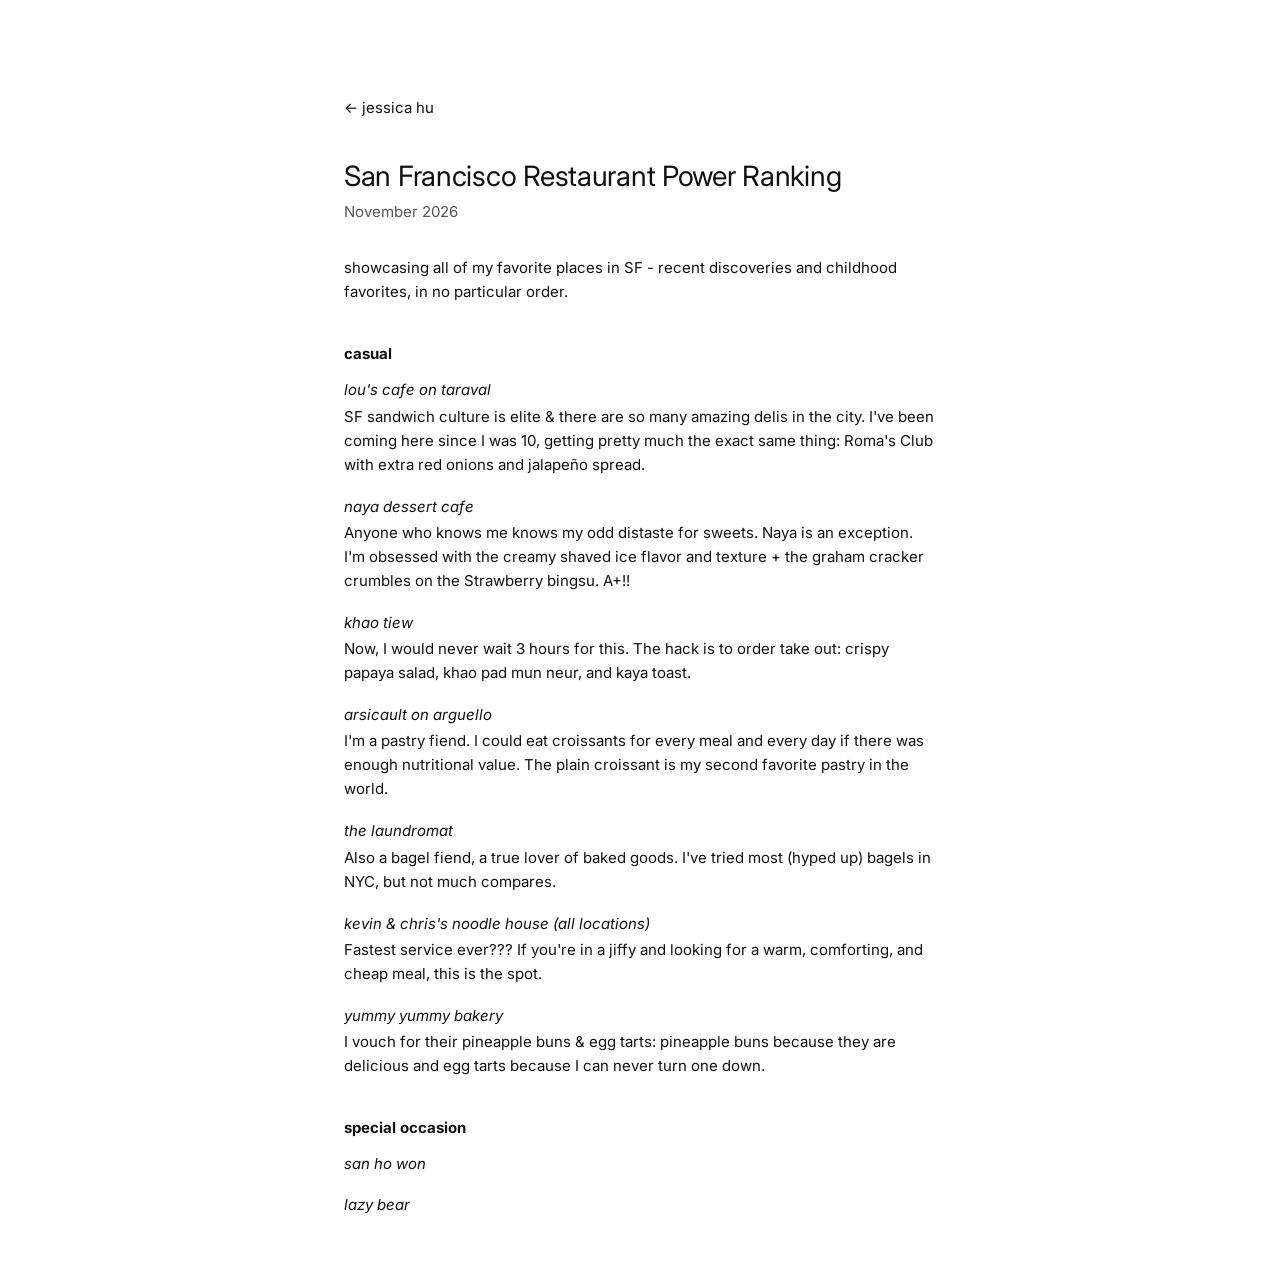
==== blog/sf-restaurant-power-ranking.html @ d7079fd6 "blog post and other edits" ====
<!doctype html>
<html lang="en">
<head>
  <meta charset="utf-8">
  <meta name="viewport" content="width=device-width, initial-scale=1">
  <title>San Francisco Restaurant Power Ranking — Jessica Hu</title>
  <meta name="description" content="Jessica Hu's power ranking of San Francisco restaurants.">
  <link rel="preconnect" href="https://fonts.googleapis.com">
  <link rel="preconnect" href="https://fonts.gstatic.com" crossorigin>
  <link href="https://fonts.googleapis.com/css2?family=Inter:ital,wght@0,400;0,500;1,400&display=swap" rel="stylesheet">
  <link rel="stylesheet" href="../styles.css">
</head>
<body>
  <main class="page post">
    <p class="back"><a href="../">← jessica hu</a></p>

    <h1 class="post-title">San Francisco Restaurant Power Ranking</h1>
    <p class="post-meta">November 2026</p>

    <p>showcasing all of my favorite places in SF - recent discoveries and childhood favorites, in no particular order.</p>

    <h2 class="category">casual</h2>
    <ul class="ranking">
      <li>
        <h3>lou's cafe on taraval</h3>
        <p>SF sandwich culture is elite &amp; there are so many amazing delis in the city. I've been coming here since I was 10, getting pretty much the exact same thing: Roma's Club with extra red onions and jalapeño spread.</p>
      </li>
      <li>
        <h3>naya dessert cafe</h3>
        <p>Anyone who knows me knows my odd distaste for sweets. Naya is an exception. I'm obsessed with the creamy shaved ice flavor and texture + the graham cracker crumbles on the Strawberry bingsu. A+!!</p>
      </li>
      <li>
        <h3>khao tiew</h3>
        <p>Now, I would never wait 3 hours for this. The hack is to order take out: crispy papaya salad, khao pad mun neur, and kaya toast.</p>
      </li>
      <li>
        <h3>arsicault on arguello</h3>
        <p>I'm a pastry fiend. I could eat croissants for every meal and every day if there was enough nutritional value. The plain croissant is my second favorite pastry in the world.</p>
      </li>
      <li>
        <h3>the laundromat</h3>
        <p>Also a bagel fiend, a true lover of baked goods. I've tried most (hyped up) bagels in NYC, but not much compares.</p>
      </li>
      <li>
        <h3>kevin &amp; chris's noodle house (all locations)</h3>
        <p>Fastest service ever??? If you're in a jiffy and looking for a warm, comforting, and cheap meal, this is the spot.</p>
      </li>
      <li>
        <h3>yummy yummy bakery</h3>
        <p>I vouch for their pineapple buns & egg tarts: pineapple buns because they are delicious and egg tarts because I can never turn one down.</p>
      </li>
    </ul>

    <h2 class="category">special occasion</h2>
    <ul class="ranking">
      <li><h3>san ho won</h3></li>
      <li><h3>lazy bear</h3></li>
    </ul>
  </main>
</body>
</html>
---- styles.css ----
:root {
  --bg: #ffffff;
  --text: #111111;
  --muted: #555555;
  --link: #111111;
  --link-hover: #6b6b6b;
  --placeholder: #d9d9d9;
}

* { box-sizing: border-box; margin: 0; padding: 0; }

body {
  background: var(--bg);
  color: var(--text);
  font-family: "Inter", system-ui, -apple-system, sans-serif;
  font-size: 15px;
  line-height: 1.35;
  -webkit-font-smoothing: antialiased;
}

.page {
  max-width: 820px;
  margin: 0 auto;
  padding: 96px 24px 48px;
}

.name {
  display: inline-block;
  font-size: 32px;
  font-weight: 400;
  letter-spacing: -0.01em;
  line-height: 1.1;
  margin-bottom: 20px;
}

.top {
  display: grid;
  grid-template-columns: 300px 1fr;
  grid-template-areas:
    "photo   about"
    "socials .";
  column-gap: 100px;
  row-gap: 28px;
}

/* The photo takes no height of its own, so its row is exactly as tall as the text beside it. */
.photo {
  grid-area: photo;
  position: relative;
}

.headshot {
  position: absolute;
  inset: 0;
  width: 100%;
  height: 100%;
  object-fit: cover;
  display: block;
}

.placeholder {
  background: var(--placeholder);
  display: flex;
  align-items: center;
  justify-content: center;
  font-size: 32px;
}

.about { grid-area: about; }

.group + .group { margin-top: 18px; }

h2 {
  font-size: 15px;
  font-weight: 400;
  font-style: italic;
}

.projects {
  margin-top: 36px;
}

.projects ul {
  list-style: none;
  margin-top: 18px;
}

.projects li + li { margin-top: 16px; }

.socials {
  grid-area: socials;
  color: var(--link);
}

a {
  color: var(--link);
  text-decoration: none;
  transition: color 0.15s;
}

a:hover { color: var(--link-hover); }

@media (max-width: 720px) {
  .page { padding: 48px 16px 64px; }
  .top {
    grid-template-columns: 1fr;
    grid-template-areas: "photo" "socials" "about";
    row-gap: 28px;
  }
  .photo { width: 100%; max-width: 360px; aspect-ratio: 300 / 196; }
}

/* Blog posts */
.post { max-width: 640px; }

.back { margin-bottom: 40px; }

.post-title {
  font-size: 28px;
  font-weight: 400;
  letter-spacing: -0.01em;
  line-height: 1.15;
}

.post-meta {
  color: var(--muted);
  margin: 8px 0 32px;
}

.post p { line-height: 1.6; }

.category {
  font-style: normal;
  font-weight: 700;
  margin-top: 40px;
}

.ranking {
  list-style: none;
  margin-top: 16px;
}

.ranking li + li { margin-top: 20px; }

.ranking h3 {
  font-size: 15px;
  font-weight: 400;
  font-style: italic;
}

.ranking p { margin-top: 4px; }
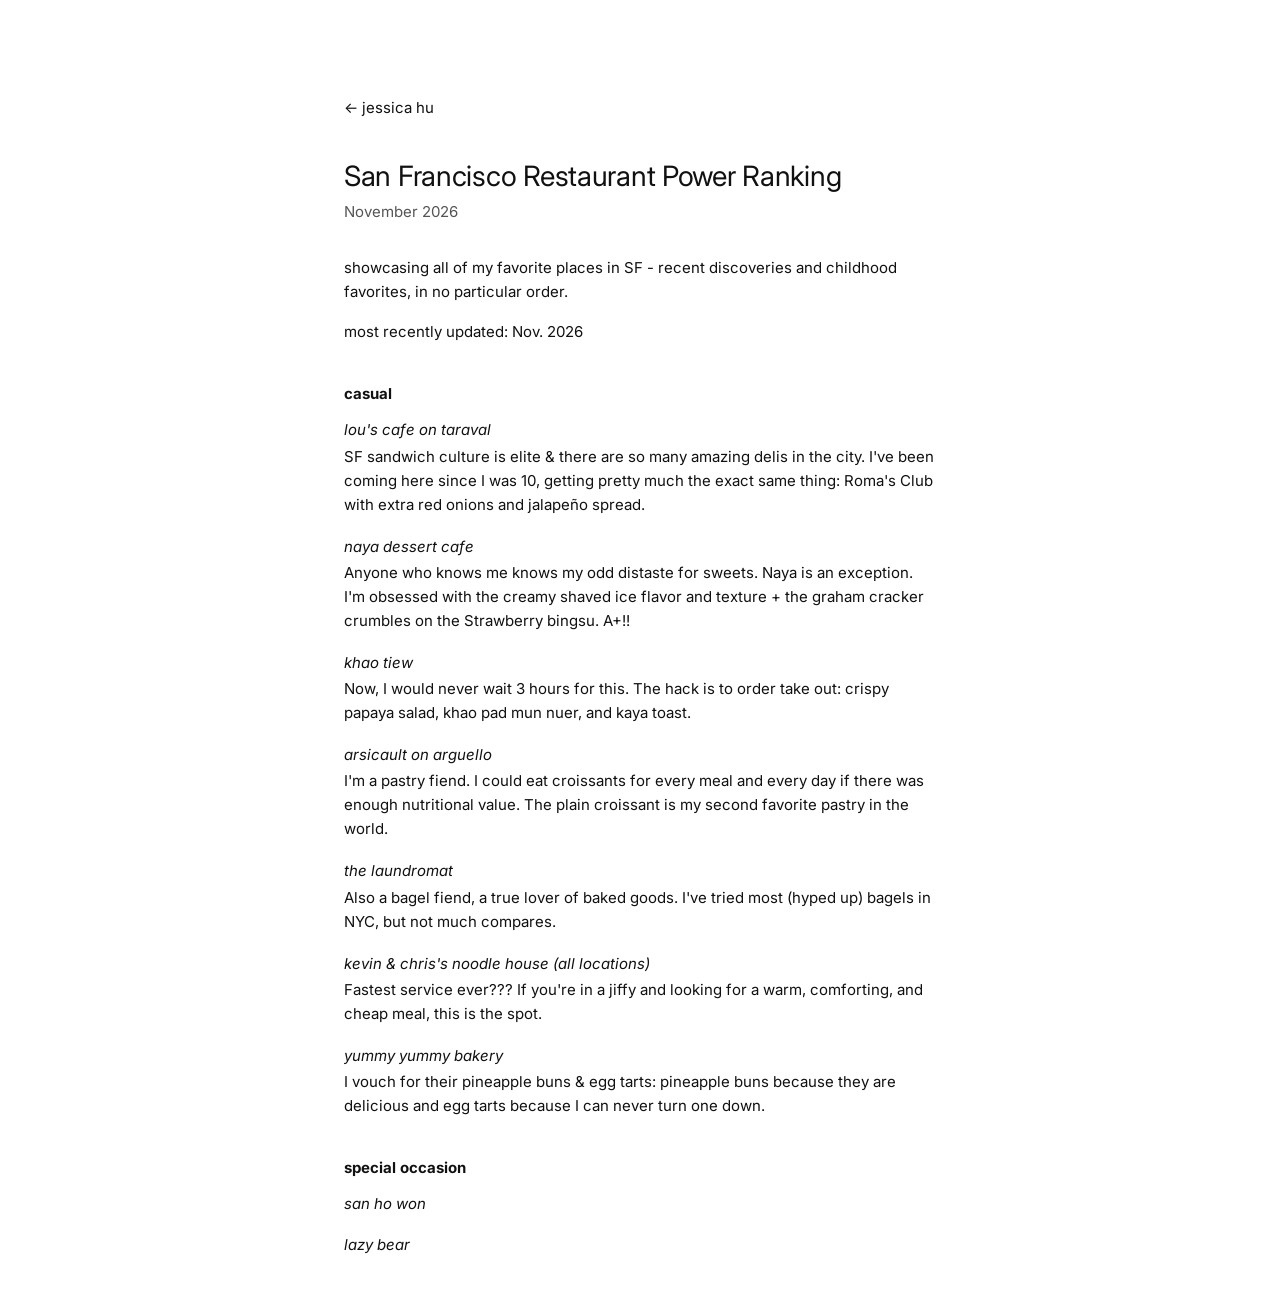
==== commit a2a2f156: "blog edit" ====
--- a/blog/sf-restaurant-power-ranking.html
+++ b/blog/sf-restaurant-power-ranking.html
@@ -18,6 +18,7 @@
     <p class="post-meta">November 2026</p>
 
     <p>showcasing all of my favorite places in SF - recent discoveries and childhood favorites, in no particular order.</p>
+    <p>most recently updated: Nov. 2026</p>
 
     <h2 class="category">casual</h2>
     <ul class="ranking">
@@ -31,7 +32,7 @@
       </li>
       <li>
         <h3>khao tiew</h3>
-        <p>Now, I would never wait 3 hours for this. The hack is to order take out: crispy papaya salad, khao pad mun neur, and kaya toast.</p>
+        <p>Now, I would never wait 3 hours for this. The hack is to order take out: crispy papaya salad, khao pad mun nuer, and kaya toast.</p>
       </li>
       <li>
         <h3>arsicault on arguello</h3>
--- a/styles.css
+++ b/styles.css
@@ -129,6 +129,8 @@
 
 .post p { line-height: 1.6; }
 
+.post > p + p { margin-top: 16px; }
+
 .category {
   font-style: normal;
   font-weight: 700;
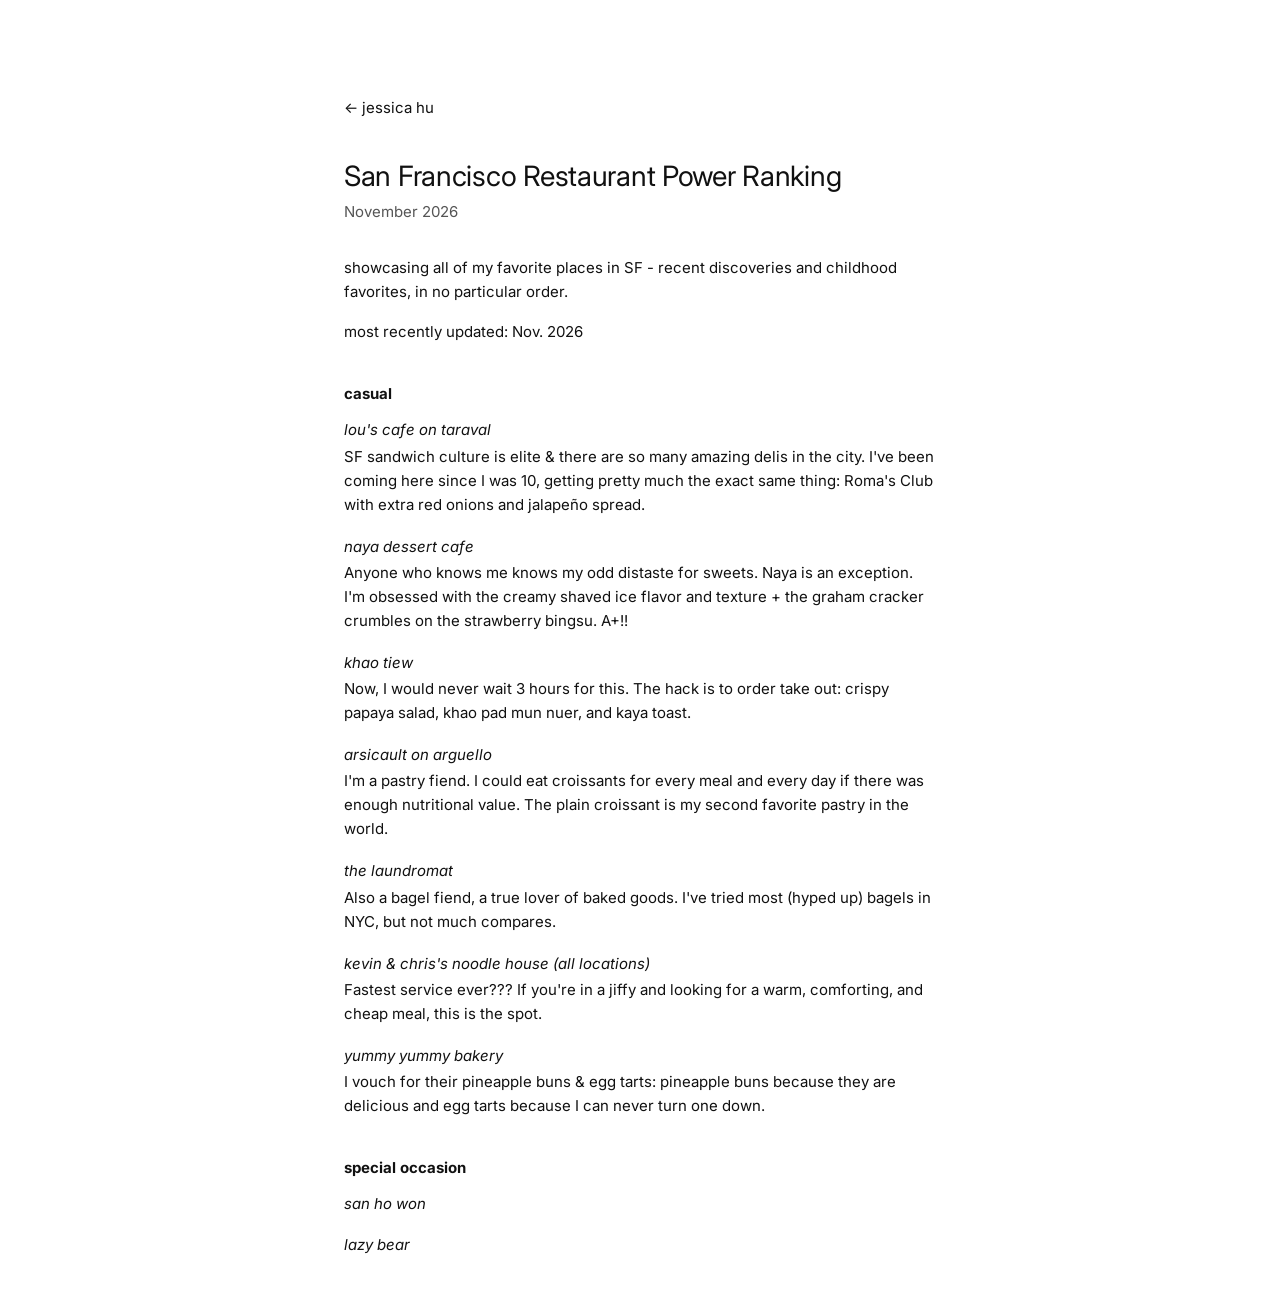
==== commit 93e09990: "formatting" ====
--- a/blog/sf-restaurant-power-ranking.html
+++ b/blog/sf-restaurant-power-ranking.html
@@ -7,8 +7,8 @@
   <meta name="description" content="Jessica Hu's power ranking of San Francisco restaurants.">
   <link rel="preconnect" href="https://fonts.googleapis.com">
   <link rel="preconnect" href="https://fonts.gstatic.com" crossorigin>
-  <link href="https://fonts.googleapis.com/css2?family=Inter:ital,wght@0,400;0,500;1,400&display=swap" rel="stylesheet">
-  <link rel="stylesheet" href="../styles.css">
+  <link href="https://fonts.googleapis.com/css2?family=Inter:ital,wght@0,400;0,500;0,600;1,400;1,600&display=swap" rel="stylesheet">
+  <link rel="stylesheet" href="../styles.css?v=8">
 </head>
 <body>
   <main class="page post">
@@ -28,7 +28,7 @@
       </li>
       <li>
         <h3>naya dessert cafe</h3>
-        <p>Anyone who knows me knows my odd distaste for sweets. Naya is an exception. I'm obsessed with the creamy shaved ice flavor and texture + the graham cracker crumbles on the Strawberry bingsu. A+!!</p>
+        <p>Anyone who knows me knows my odd distaste for sweets. Naya is an exception. I'm obsessed with the creamy shaved ice flavor and texture + the graham cracker crumbles on the strawberry bingsu. A+!!</p>
       </li>
       <li>
         <h3>khao tiew</h3>
--- a/styles.css
+++ b/styles.css
@@ -55,6 +55,7 @@
   width: 100%;
   height: 100%;
   object-fit: cover;
+  object-position: center;
   display: block;
 }
 
@@ -151,3 +152,59 @@
 }
 
 .ranking p { margin-top: 4px; }
+
+.project-links { margin: 16px 0 24px; }
+
+/* Carousel */
+.carousel { margin-top: 32px; }
+
+.slide { display: none; }
+.slide.active { display: block; }
+
+.slide-img {
+  width: 100%;
+  aspect-ratio: 16 / 10;
+  object-fit: cover;
+  display: flex;
+}
+
+.slide figcaption {
+  margin-top: 8px;
+  color: var(--muted);
+  font-style: italic;
+}
+
+.carousel-nav {
+  display: flex;
+  align-items: center;
+  gap: 12px;
+  margin-top: 12px;
+}
+
+.carousel-btn {
+  background: none;
+  border: none;
+  font: inherit;
+  color: var(--link);
+  cursor: pointer;
+  padding: 0;
+  transition: color 0.15s;
+}
+.carousel-btn:hover { color: var(--link-hover); }
+
+.carousel-count { color: var(--muted); }
+
+/* Thin rule under section headers */
+.about h2,
+.projects h2 {
+  border-bottom: 1px solid var(--placeholder);
+  padding-bottom: 4px;
+  margin-bottom: 6px;
+}
+
+/* Bold name and section headers */
+.name,
+.about h2,
+.projects h2 {
+  font-weight: 600;
+}
